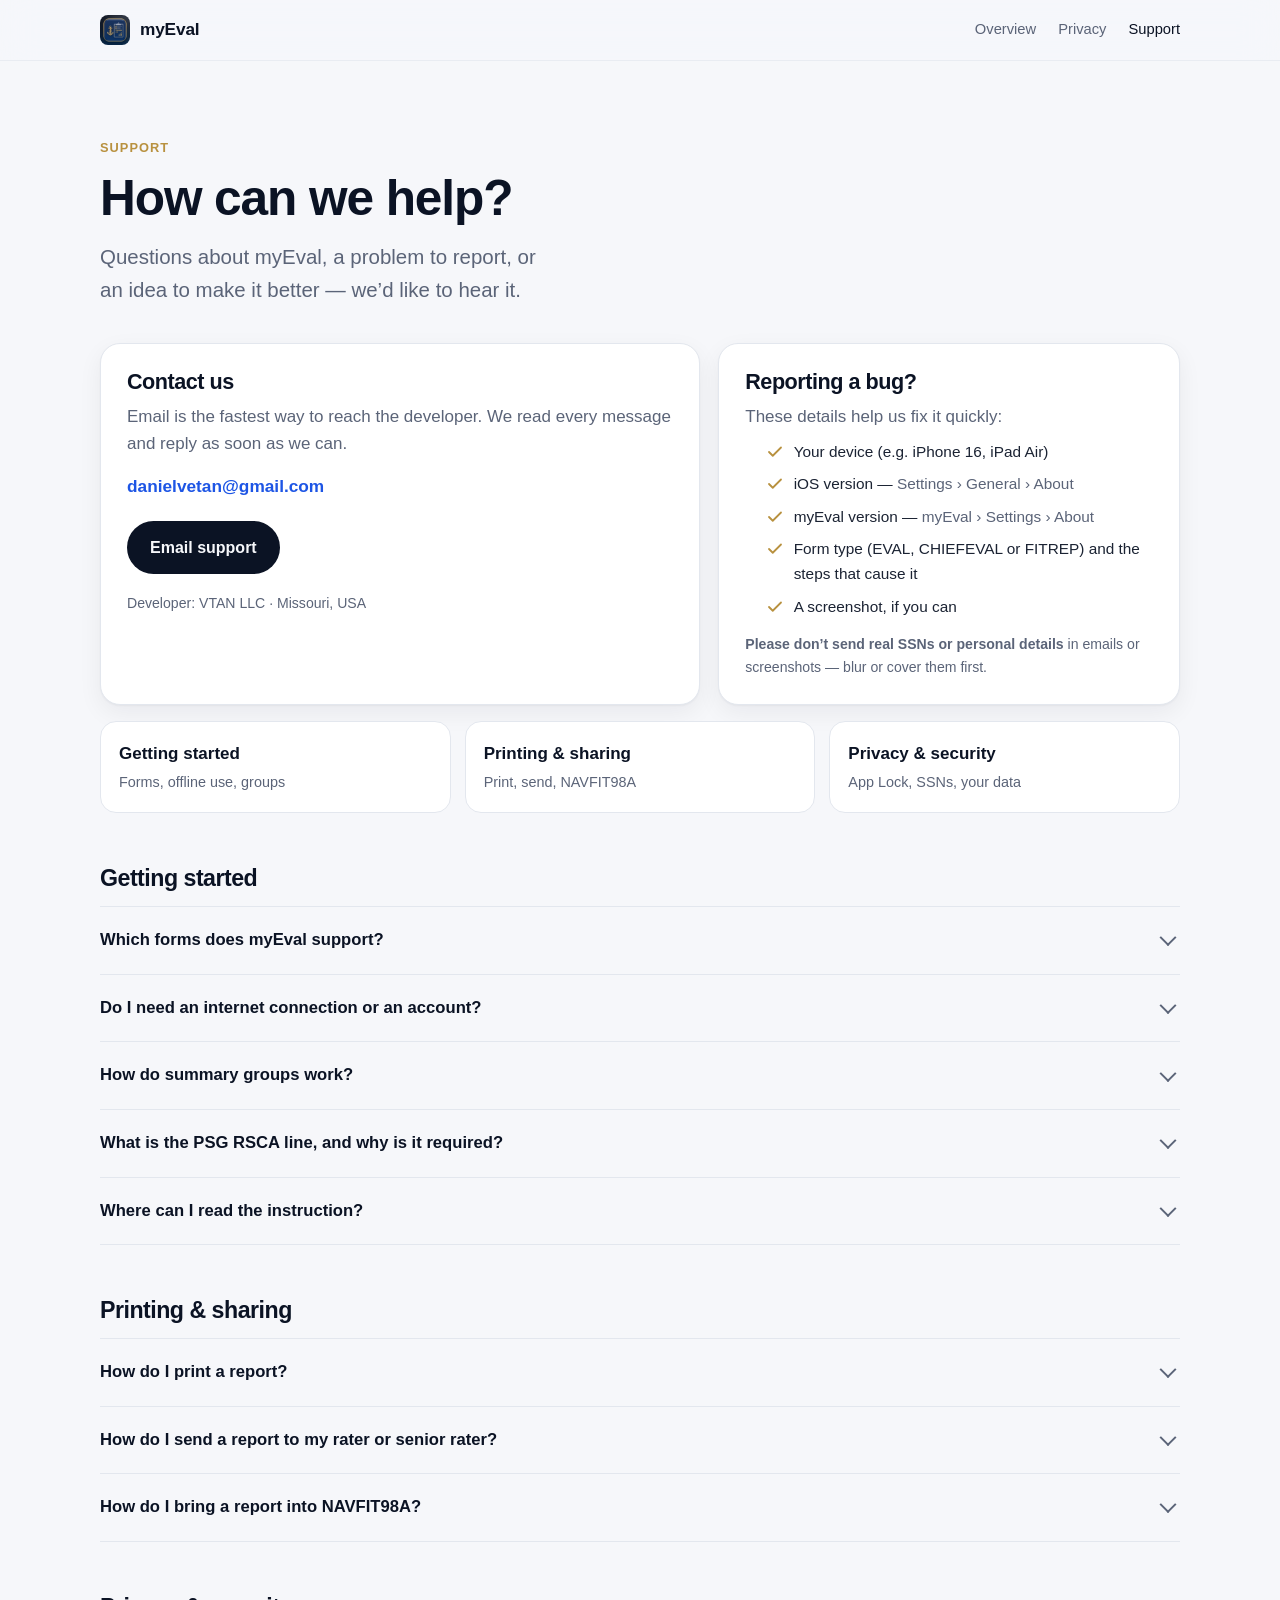
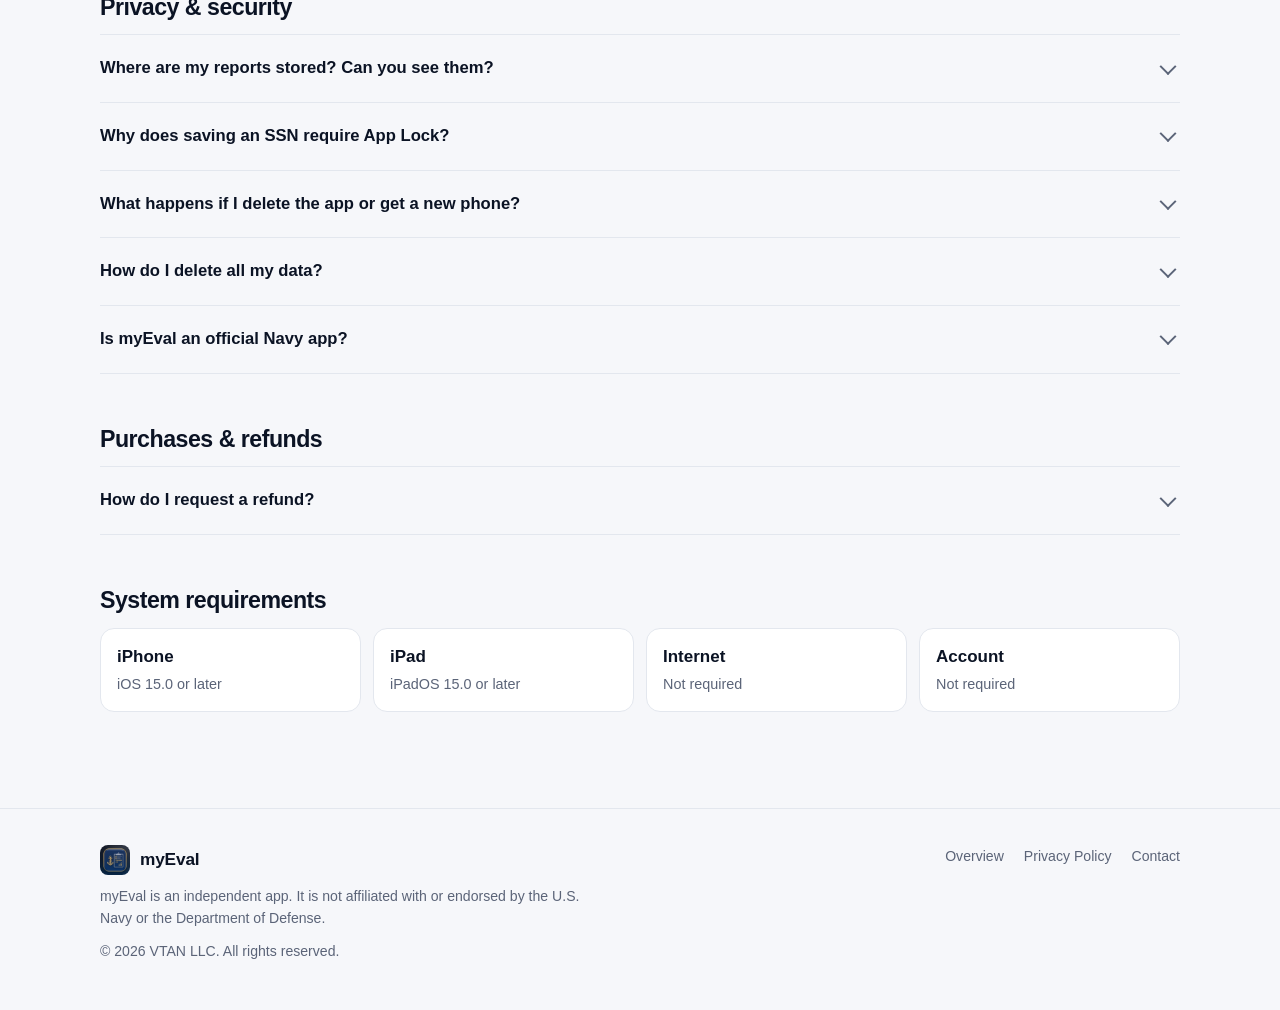
==== app-support.html @ c1fa49a5 "site files initial" ====
<!DOCTYPE html>
<html lang="en">
<head>
<meta charset="utf-8">
<meta name="viewport" content="width=device-width,initial-scale=1,viewport-fit=cover">
<title>myEval Support</title>
<meta name="description" content="Get help with myEval: contact the developer, report a bug, and find answers about writing, sending, printing and exporting Navy evaluations.">
<meta name="theme-color" content="#0b1630">
<link rel="icon" type="image/png" href="images/favicon-96.png">
<link rel="apple-touch-icon" href="images/apple-touch-icon.png">
<link rel="stylesheet" href="site.css">
<style>
.contact{display:grid;grid-template-columns:1.3fr 1fr;gap:18px;margin-top:8px}
@media (max-width:760px){.contact{grid-template-columns:1fr}}
.contact .card h2{font-size:1.35rem;margin:0 0 8px}
.contact .card p{color:var(--muted)}
.contact .btn{margin-top:20px}
.mail{font-size:1.08rem;font-weight:620;color:var(--ink);word-break:break-all}
.checklist{list-style:none;padding:0;margin:14px 0 0;display:grid;gap:8px}
.checklist li{display:flex;gap:10px;align-items:flex-start;color:var(--text);font-size:.96rem;margin:0}
.checklist svg{flex:0 0 18px;width:18px;height:18px;color:var(--gold);margin-top:3px}
.quick{display:grid;grid-template-columns:repeat(3,1fr);gap:14px;margin-top:16px}
@media (max-width:760px){.quick{grid-template-columns:1fr}}
.quick a{display:block;padding:18px;border-radius:16px;background:var(--surface);border:1px solid var(--line);color:var(--ink);font-weight:620}
.quick a span{display:block;color:var(--muted);font-weight:400;font-size:.9rem;margin-top:4px}
.quick a:hover{text-decoration:none;border-color:var(--blue)}
.faq{margin-top:10px;border-top:1px solid var(--line)}
.faq details{border-bottom:1px solid var(--line)}
.faq summary{list-style:none;cursor:pointer;padding:20px 40px 20px 0;position:relative;font-weight:620;color:var(--ink);font-size:1.04rem}
.faq summary::-webkit-details-marker{display:none}
.faq summary::after{content:"";position:absolute;right:6px;top:50%;width:10px;height:10px;border-right:2px solid var(--muted);border-bottom:2px solid var(--muted);
  transform:translateY(-70%) rotate(45deg);transition:transform .2s}
.faq details[open] summary::after{transform:translateY(-30%) rotate(-135deg)}
.faq .a{padding:0 0 22px;color:var(--text)}
.faq .a p+p{margin-top:10px}
.faq .a ol,.faq .a ul{margin:10px 0 0;padding-left:1.25em}
.faq .a li{margin:6px 0}
.req{display:grid;grid-template-columns:repeat(4,1fr);gap:12px;margin-top:8px}
@media (max-width:760px){.req{grid-template-columns:1fr 1fr}}
.req div{background:var(--surface);border:1px solid var(--line);border-radius:14px;padding:14px 16px}
.req b{display:block;color:var(--ink)}
.req span{color:var(--muted);font-size:.9rem}
kbd{font:inherit;font-size:.9em;background:var(--surface-2);border:1px solid var(--line);border-radius:6px;padding:1px 6px}
</style>
</head>
<body>

<header class="nav">
  <div class="wrap">
    <a class="brand" href="marketing.html"><img src="images/apple-touch-icon.png" alt="">myEval</a>
    <nav class="nav-links" aria-label="Primary">
      <a class="hide-sm" href="marketing.html">Overview</a>
      <a href="privacy.html">Privacy</a>
      <a href="app-support.html" aria-current="page">Support</a>
    </nav>
  </div>
</header>

<main class="wrap doc">
  <div class="page-head narrow">
    <span class="eyebrow">Support</span>
    <h1>How can we help?</h1>
    <p class="lede">Questions about myEval, a problem to report, or an idea to make it better — we’d like to hear it.</p>
  </div>

  <div class="contact">
    <div class="card">
      <h2>Contact us</h2>
      <p>Email is the fastest way to reach the developer. We read every message and reply as soon as we can.</p>
      <p style="margin-top:16px" class="mail"><a href="mailto:danielvetan@gmail.com?subject=myEval%20support">danielvetan@gmail.com</a></p>
      <a class="btn btn-primary" href="mailto:danielvetan@gmail.com?subject=myEval%20support">Email support</a>
      <p class="small" style="margin-top:18px">Developer: VTAN LLC · Missouri, USA</p>
    </div>
    <div class="card">
      <h2>Reporting a bug?</h2>
      <p>These details help us fix it quickly:</p>
      <ul class="checklist">
        <li><svg viewBox="0 0 24 24" fill="none" stroke="currentColor" stroke-width="2.4" stroke-linecap="round" stroke-linejoin="round"><path d="M20 6 9 17l-5-5"/></svg><span>Your device (e.g. iPhone 16, iPad Air)</span></li>
        <li><svg viewBox="0 0 24 24" fill="none" stroke="currentColor" stroke-width="2.4" stroke-linecap="round" stroke-linejoin="round"><path d="M20 6 9 17l-5-5"/></svg><span>iOS version — <span class="muted">Settings › General › About</span></span></li>
        <li><svg viewBox="0 0 24 24" fill="none" stroke="currentColor" stroke-width="2.4" stroke-linecap="round" stroke-linejoin="round"><path d="M20 6 9 17l-5-5"/></svg><span>myEval version — <span class="muted">myEval › Settings › About</span></span></li>
        <li><svg viewBox="0 0 24 24" fill="none" stroke="currentColor" stroke-width="2.4" stroke-linecap="round" stroke-linejoin="round"><path d="M20 6 9 17l-5-5"/></svg><span>Form type (EVAL, CHIEFEVAL or FITREP) and the steps that cause it</span></li>
        <li><svg viewBox="0 0 24 24" fill="none" stroke="currentColor" stroke-width="2.4" stroke-linecap="round" stroke-linejoin="round"><path d="M20 6 9 17l-5-5"/></svg><span>A screenshot, if you can</span></li>
      </ul>
      <p class="small" style="margin-top:14px"><b>Please don’t send real SSNs or personal details</b> in emails or screenshots — blur or cover them first.</p>
    </div>
  </div>

  <div class="quick">
    <a href="#faq-start">Getting started<span>Forms, offline use, groups</span></a>
    <a href="#faq-share">Printing &amp; sharing<span>Print, send, NAVFIT98A</span></a>
    <a href="#faq-privacy">Privacy &amp; security<span>App Lock, SSNs, your data</span></a>
  </div>

  <h2 id="faq-start">Getting started</h2>
  <div class="faq">
    <details>
      <summary>Which forms does myEval support?</summary>
      <div class="a"><p>myEval writes the Navy’s enlisted EVAL (E-1 to E-6), the CHIEFEVAL (E-7 to E-9) and the officer FITREP, following BUPERSINST 1610.10H CH-2 and the checks in NAVFIT98A v33.</p></div>
    </details>
    <details>
      <summary>Do I need an internet connection or an account?</summary>
      <div class="a"><p>No. myEval works completely offline and has no sign-in. Your reports are stored only on your device.</p></div>
    </details>
    <details>
      <summary>How do summary groups work?</summary>
      <div class="a">
        <p>A summary group is for Sailors with the same paygrade, reporting senior and end date who are ranked together. Go to <b>Groups › New summary group</b> and add the evals that belong to it.</p>
        <p>Shared details — duty status, UIC, ship/station, dates, the reporting senior blocks and command employment — are entered once and kept in sync on every member’s report. Quotas and averages are worked out from the group.</p>
      </div>
    </details>
    <details>
      <summary>What is the PSG RSCA line, and why is it required?</summary>
      <div class="a">
        <p>BUPERSINST 1610.10H requires the post summary group (PSG) reporting senior cumulative average on the last line of block 43 for E-5 and E-6 EVALs, written like <kbd>PSG RSCA: 4.68</kbd>. If it’s missing, the Sailor’s RSCA PMA can count as 0.00 for advancement.</p>
        <p>myEval keeps that last line free for you. Type the value yourself, or set up the <b>RSCA tracker</b> (Settings › RSCA tracker) with the trait sum and count from your BOL report and myEval works it out for every report.</p>
      </div>
    </details>
    <details>
      <summary>Where can I read the instruction?</summary>
      <div class="a"><p>Open the <b>Learn</b> tab. The full BUPERSINST 1610.10H CH-2 text is built in and searchable offline. In any step, tap a block tag (for example “Block 43”) to jump to its guidance.</p></div>
    </details>
  </div>

  <h2 id="faq-share">Printing &amp; sharing</h2>
  <div class="faq">
    <details>
      <summary>How do I print a report?</summary>
      <div class="a"><p>Open the report and go to the Review step. When nothing is blocking it, choose <b>Print</b> to send it to an AirPrint printer or save it as a PDF. Comments are measured the way they will print, so what fits in myEval fits on the form.</p></div>
    </details>
    <details>
      <summary>How do I send a report to my rater or senior rater?</summary>
      <div class="a">
        <ol>
          <li>On the Evals tab, tap the report’s menu (•••) and choose <b>Encrypt &amp; send</b> — or send a whole group from the group screen.</li>
          <li>Set a password, or use the one myEval suggests.</li>
          <li>Send the file by email, Messages or AirDrop, and give the password to the recipient a different way (for example, by phone).</li>
        </ol>
        <p>The recipient taps the attachment and chooses <b>Open in myEval</b>, or uses <b>Import</b> on the Evals tab. SSNs are left out unless you turn on “Include saved SSNs”. Always follow your command’s policy for sending personal information.</p>
      </div>
    </details>
    <details>
      <summary>How do I bring a report into NAVFIT98A?</summary>
      <div class="a">
        <ol>
          <li>In myEval, choose <b>Export for NAVFIT98A</b> from a report’s or group’s menu, and share the zipped file to your computer.</li>
          <li>Unzip it. In NAVFIT98A v33.2, select a folder and choose <b>File › Import Data</b>, then pick the exported file.</li>
        </ol>
        <p>For your protection the NAVFIT file never contains SSNs — add them in NAVFIT98A after importing.</p>
      </div>
    </details>
  </div>

  <h2 id="faq-privacy">Privacy &amp; security</h2>
  <div class="faq">
    <details>
      <summary>Where are my reports stored? Can you see them?</summary>
      <div class="a"><p>Only on your device, encrypted. myEval has no servers and collects no data, so we can’t see, recover or restore your reports. Details are in our <a href="privacy.html">Privacy Policy</a>.</p></div>
    </details>
    <details>
      <summary>Why does saving an SSN require App Lock?</summary>
      <div class="a"><p>SSNs are optional. If you choose to save one, App Lock (Face ID, Touch ID or your passcode) must be on so no one else can open the app and see it. Saved SSNs stay masked, and showing one asks you to confirm it’s you. App Lock stays required until every saved SSN is removed.</p></div>
    </details>
    <details>
      <summary>What happens if I delete the app or get a new phone?</summary>
      <div class="a"><p>Your reports live only on the device, so deleting myEval deletes them. Before you delete the app or switch devices, print the reports you need or use <b>Encrypt &amp; send</b> to move them, then import them on the new device.</p></div>
    </details>
    <details>
      <summary>How do I delete all my data?</summary>
      <div class="a"><p>Go to <b>Settings › Delete all drafts</b> in myEval. This removes your reports, saved SSNs and RSCA tracker numbers from the device. Deleting the app also removes its data.</p></div>
    </details>
    <details>
      <summary>Is myEval an official Navy app?</summary>
      <div class="a"><p>No. myEval is an independent app made by VTAN LLC. It is not affiliated with or endorsed by the U.S. Navy or the Department of Defense. It follows the published instruction, but you are responsible for checking each report against the current instruction and your command’s guidance before signing.</p></div>
    </details>
  </div>

  <h2>Purchases &amp; refunds</h2>
  <div class="faq">
    <details>
      <summary>How do I request a refund?</summary>
      <div class="a"><p>App Store purchases and refunds are handled by Apple. Go to <a href="https://reportaproblem.apple.com">reportaproblem.apple.com</a>, sign in with your Apple Account, find myEval and choose <b>Request a refund</b>.</p></div>
    </details>
  </div>

  <h2>System requirements</h2>
  <div class="req">
    <div><b>iPhone</b><span>iOS 15.0 or later</span></div>
    <div><b>iPad</b><span>iPadOS 15.0 or later</span></div>
    <div><b>Internet</b><span>Not required</span></div>
    <div><b>Account</b><span>Not required</span></div>
  </div>
</main>

<footer class="footer">
  <div class="wrap">
    <div>
      <div class="brand" style="margin-bottom:10px"><img src="images/apple-touch-icon.png" alt="">myEval</div>
      <p class="disclaimer">myEval is an independent app. It is not affiliated with or endorsed by the U.S. Navy or the Department of Defense.</p>
      <p style="margin-top:10px">© 2026 VTAN LLC. All rights reserved.</p>
    </div>
    <nav aria-label="Footer">
      <a href="marketing.html">Overview</a>
      <a href="privacy.html">Privacy Policy</a>
      <a href="mailto:danielvetan@gmail.com">Contact</a>
    </nav>
  </div>
</footer>
</body>
</html>
---- site.css ----
/* myEval — shared site styles (marketing, support, privacy) */
:root{
  --bg:#f6f7fa; --surface:#ffffff; --surface-2:#eef1f6;
  --ink:#0b1324; --text:#1b2333; --muted:#5b6478; --line:#e3e7ee;
  --navy:#0b1630; --navy-2:#132448; --blue:#1d55e5; --blue-soft:#e8eefd;
  --gold:#b8913f; --gold-soft:#f6efdf;
  --radius:20px; --radius-sm:12px;
  --shadow:0 1px 2px rgba(11,19,36,.04),0 8px 24px rgba(11,19,36,.06);
  --max:1120px;
  color-scheme:light;
}
@media (prefers-color-scheme:dark){
  :root{
    --bg:#070d1a; --surface:#0f182b; --surface-2:#141f36;
    --ink:#f2f5fb; --text:#dfe5f0; --muted:#97a2b8; --line:#1f2b44;
    --blue:#7aa0ff; --blue-soft:#15234a; --gold:#d9b873; --gold-soft:#2a2414;
    --shadow:0 1px 2px rgba(0,0,0,.3),0 8px 24px rgba(0,0,0,.25);
    color-scheme:dark;
  }
}
*{box-sizing:border-box}
html{-webkit-text-size-adjust:100%;scroll-behavior:smooth}
body{margin:0;background:var(--bg);color:var(--text);
  font:17px/1.6 -apple-system,BlinkMacSystemFont,"SF Pro Text","Segoe UI",Roboto,Helvetica,Arial,sans-serif;
  -webkit-font-smoothing:antialiased}
img{max-width:100%;display:block}
a{color:var(--blue);text-decoration:none}
a:hover{text-decoration:underline}
h1,h2,h3{color:var(--ink);line-height:1.15;letter-spacing:-.022em;margin:0;
  font-family:-apple-system,BlinkMacSystemFont,"SF Pro Display","Segoe UI",Roboto,Helvetica,Arial,sans-serif}
h1{font-size:clamp(2.3rem,5.6vw,3.9rem);font-weight:750}
h2{font-size:clamp(1.7rem,3.4vw,2.5rem);font-weight:720}
h3{font-size:1.12rem;font-weight:650;letter-spacing:-.01em}
p{margin:0}
.wrap{max-width:var(--max);margin:0 auto;padding:0 20px}
.narrow{max-width:760px}
.eyebrow{display:inline-block;font-size:.8rem;font-weight:650;letter-spacing:.08em;text-transform:uppercase;color:var(--gold)}
.lede{font-size:clamp(1.08rem,2vw,1.28rem);color:var(--muted);max-width:40ch}
.muted{color:var(--muted)}
.small{font-size:.88rem}

/* nav */
.nav{position:sticky;top:0;z-index:20;background:color-mix(in srgb,var(--bg) 82%,transparent);
  backdrop-filter:saturate(180%) blur(18px);-webkit-backdrop-filter:saturate(180%) blur(18px);
  border-bottom:1px solid color-mix(in srgb,var(--line) 70%,transparent)}
.nav .wrap{display:flex;align-items:center;justify-content:space-between;height:60px;gap:16px}
.brand{display:flex;align-items:center;gap:10px;color:var(--ink);font-weight:700;font-size:1.08rem;letter-spacing:-.01em}
.brand:hover{text-decoration:none}
.brand img{width:30px;height:30px;border-radius:8px}
.nav-links{display:flex;gap:22px;font-size:.92rem}
.nav-links a{color:var(--muted)}
.nav-links a:hover,.nav-links a[aria-current]{color:var(--ink);text-decoration:none}
@media (max-width:560px){.nav-links{gap:14px;font-size:.86rem}.nav-links .hide-sm{display:none}}

/* buttons */
.btn{display:inline-flex;align-items:center;gap:10px;padding:13px 22px;border-radius:999px;font-weight:620;font-size:1rem;
  border:1px solid transparent;transition:transform .15s ease,box-shadow .15s ease,background .15s}
.btn:hover{text-decoration:none;transform:translateY(-1px)}
.btn-primary{background:var(--ink);color:var(--bg)}
.btn-primary:hover{box-shadow:0 6px 20px rgba(11,19,36,.18)}
.btn-ghost{border-color:var(--line);color:var(--ink);background:var(--surface)}
.btn svg{width:20px;height:20px}

/* cards */
.card{background:var(--surface);border:1px solid var(--line);border-radius:var(--radius);padding:26px;box-shadow:var(--shadow)}
.icon-chip{width:42px;height:42px;border-radius:12px;display:grid;place-items:center;background:var(--blue-soft);color:var(--blue);margin-bottom:16px}
.icon-chip.gold{background:var(--gold-soft);color:var(--gold)}
.icon-chip svg{width:22px;height:22px}

/* footer */
.footer{border-top:1px solid var(--line);margin-top:96px;padding:36px 0 48px;color:var(--muted);font-size:.88rem}
.footer .wrap{display:flex;flex-wrap:wrap;gap:14px 28px;justify-content:space-between;align-items:flex-start}
.footer nav{display:flex;gap:20px;flex-wrap:wrap}
.footer a{color:var(--muted)}
.footer a:hover{color:var(--ink)}
.disclaimer{max-width:62ch}

/* simple doc pages (support / privacy) */
.page-head{padding:72px 0 28px}
.page-head h1{font-size:clamp(2.1rem,4.6vw,3.1rem);margin:10px 0 14px}
.doc h2{font-size:1.45rem;margin:52px 0 14px}
.doc h3{margin:26px 0 8px}
.doc p+p{margin-top:12px}
.doc ul{padding-left:1.2em;margin:10px 0}
.doc li{margin:6px 0}
.doc .card p+p{margin-top:10px}
:focus-visible{outline:3px solid var(--blue);outline-offset:2px;border-radius:6px}
@media (prefers-reduced-motion:reduce){*{transition:none!important;scroll-behavior:auto!important}}
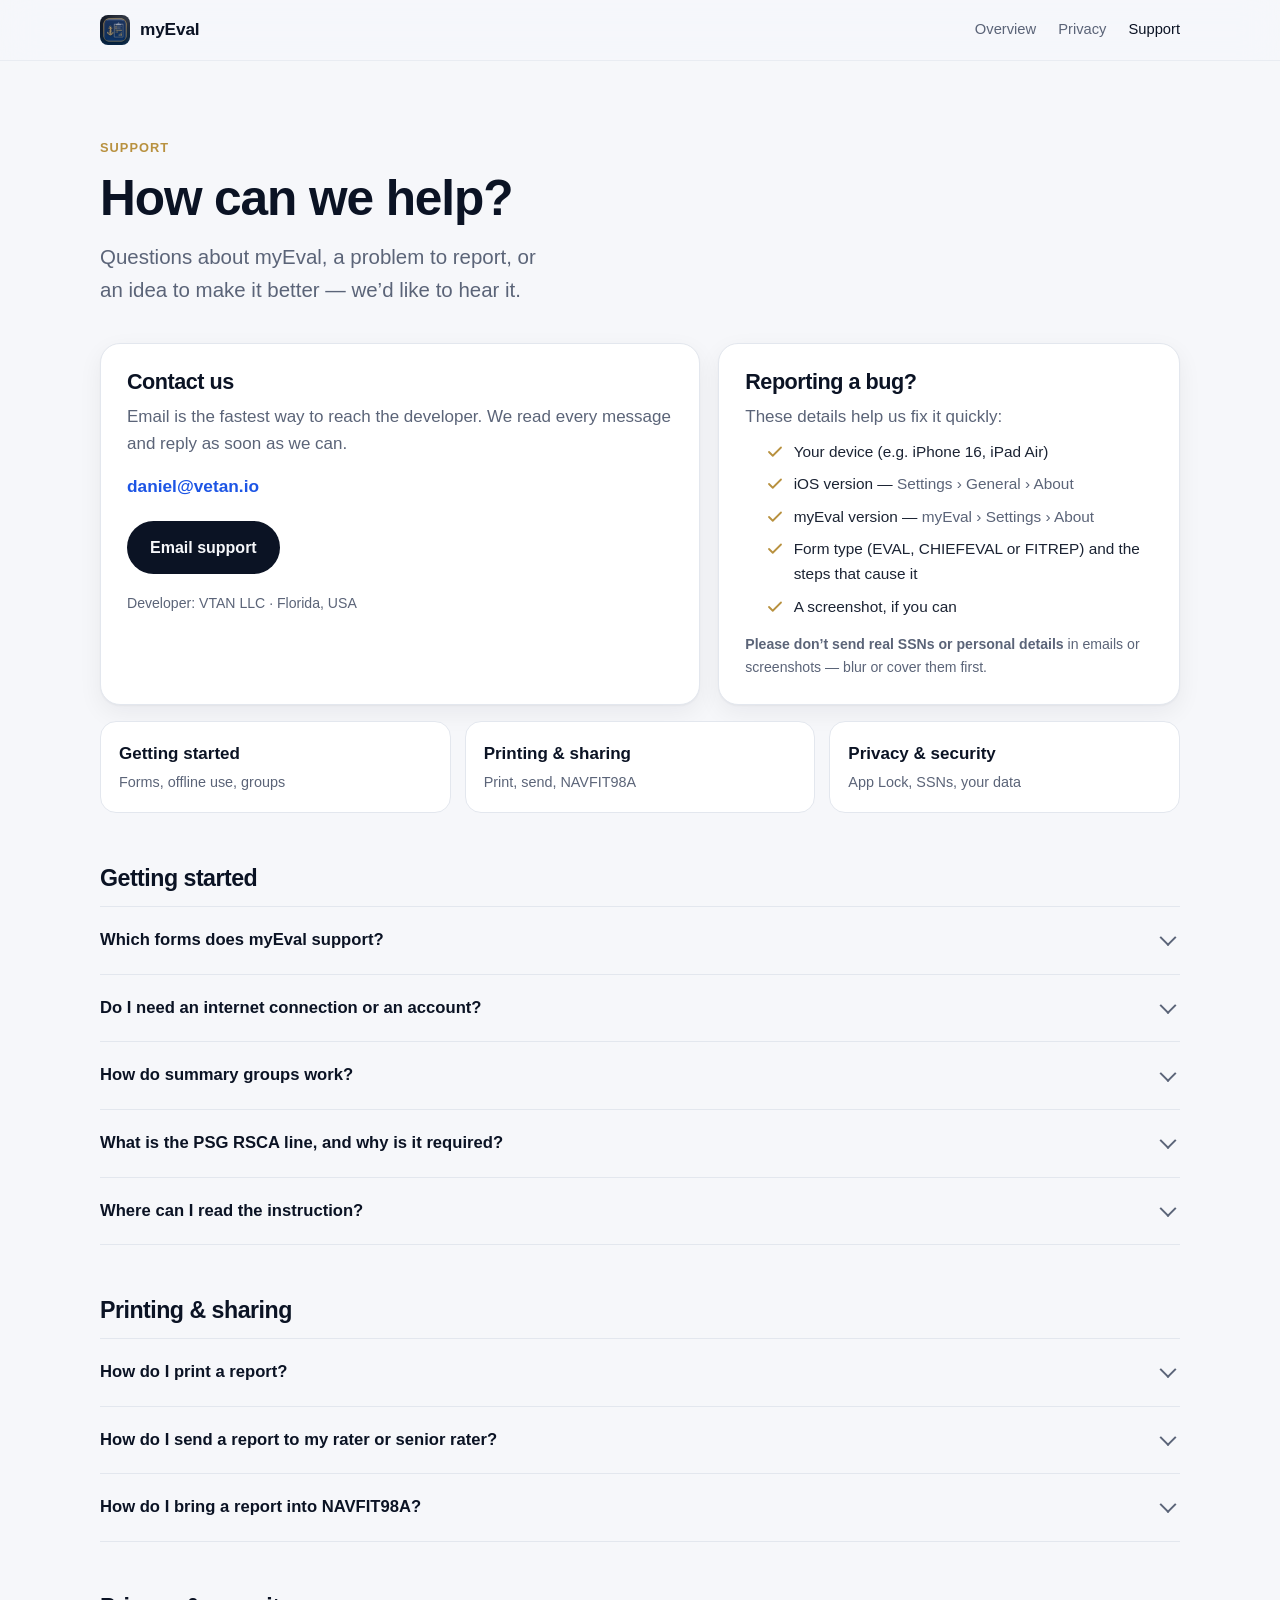
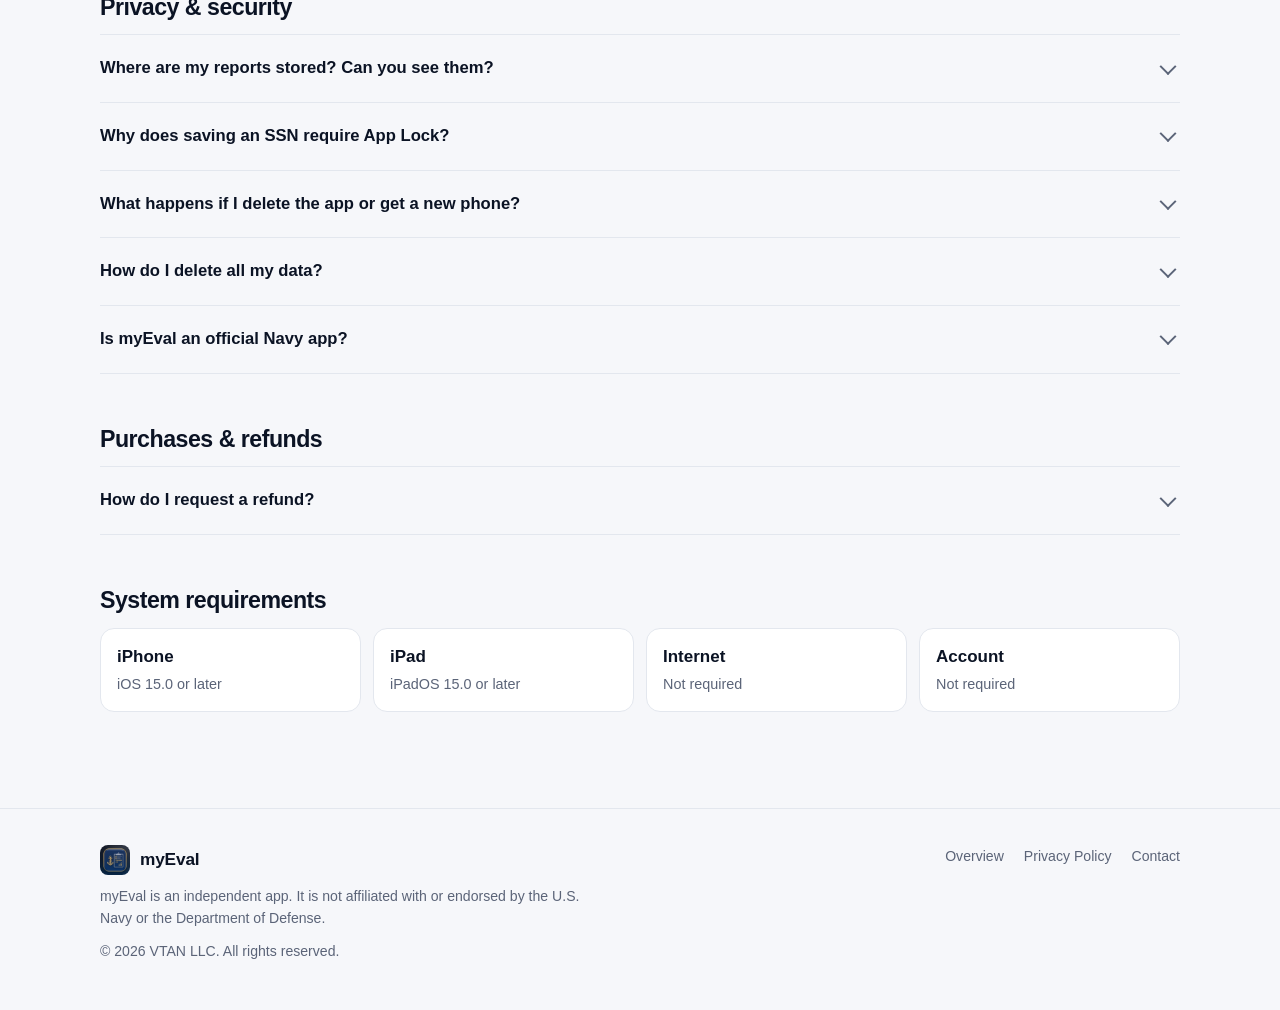
==== commit 64b7db1c: "updated contact updated contact" ====
--- a/app-support.html
+++ b/app-support.html
@@ -67,9 +67,9 @@
     <div class="card">
       <h2>Contact us</h2>
       <p>Email is the fastest way to reach the developer. We read every message and reply as soon as we can.</p>
-      <p style="margin-top:16px" class="mail"><a href="mailto:danielvetan@gmail.com?subject=myEval%20support">danielvetan@gmail.com</a></p>
+      <p style="margin-top:16px" class="mail"><a href="mailto:danielvetan@gmail.com?subject=myEval%20support">daniel@vetan.io</a></p>
       <a class="btn btn-primary" href="mailto:danielvetan@gmail.com?subject=myEval%20support">Email support</a>
-      <p class="small" style="margin-top:18px">Developer: VTAN LLC · Missouri, USA</p>
+      <p class="small" style="margin-top:18px">Developer: VTAN LLC · Florida, USA</p>
     </div>
     <div class="card">
       <h2>Reporting a bug?</h2>
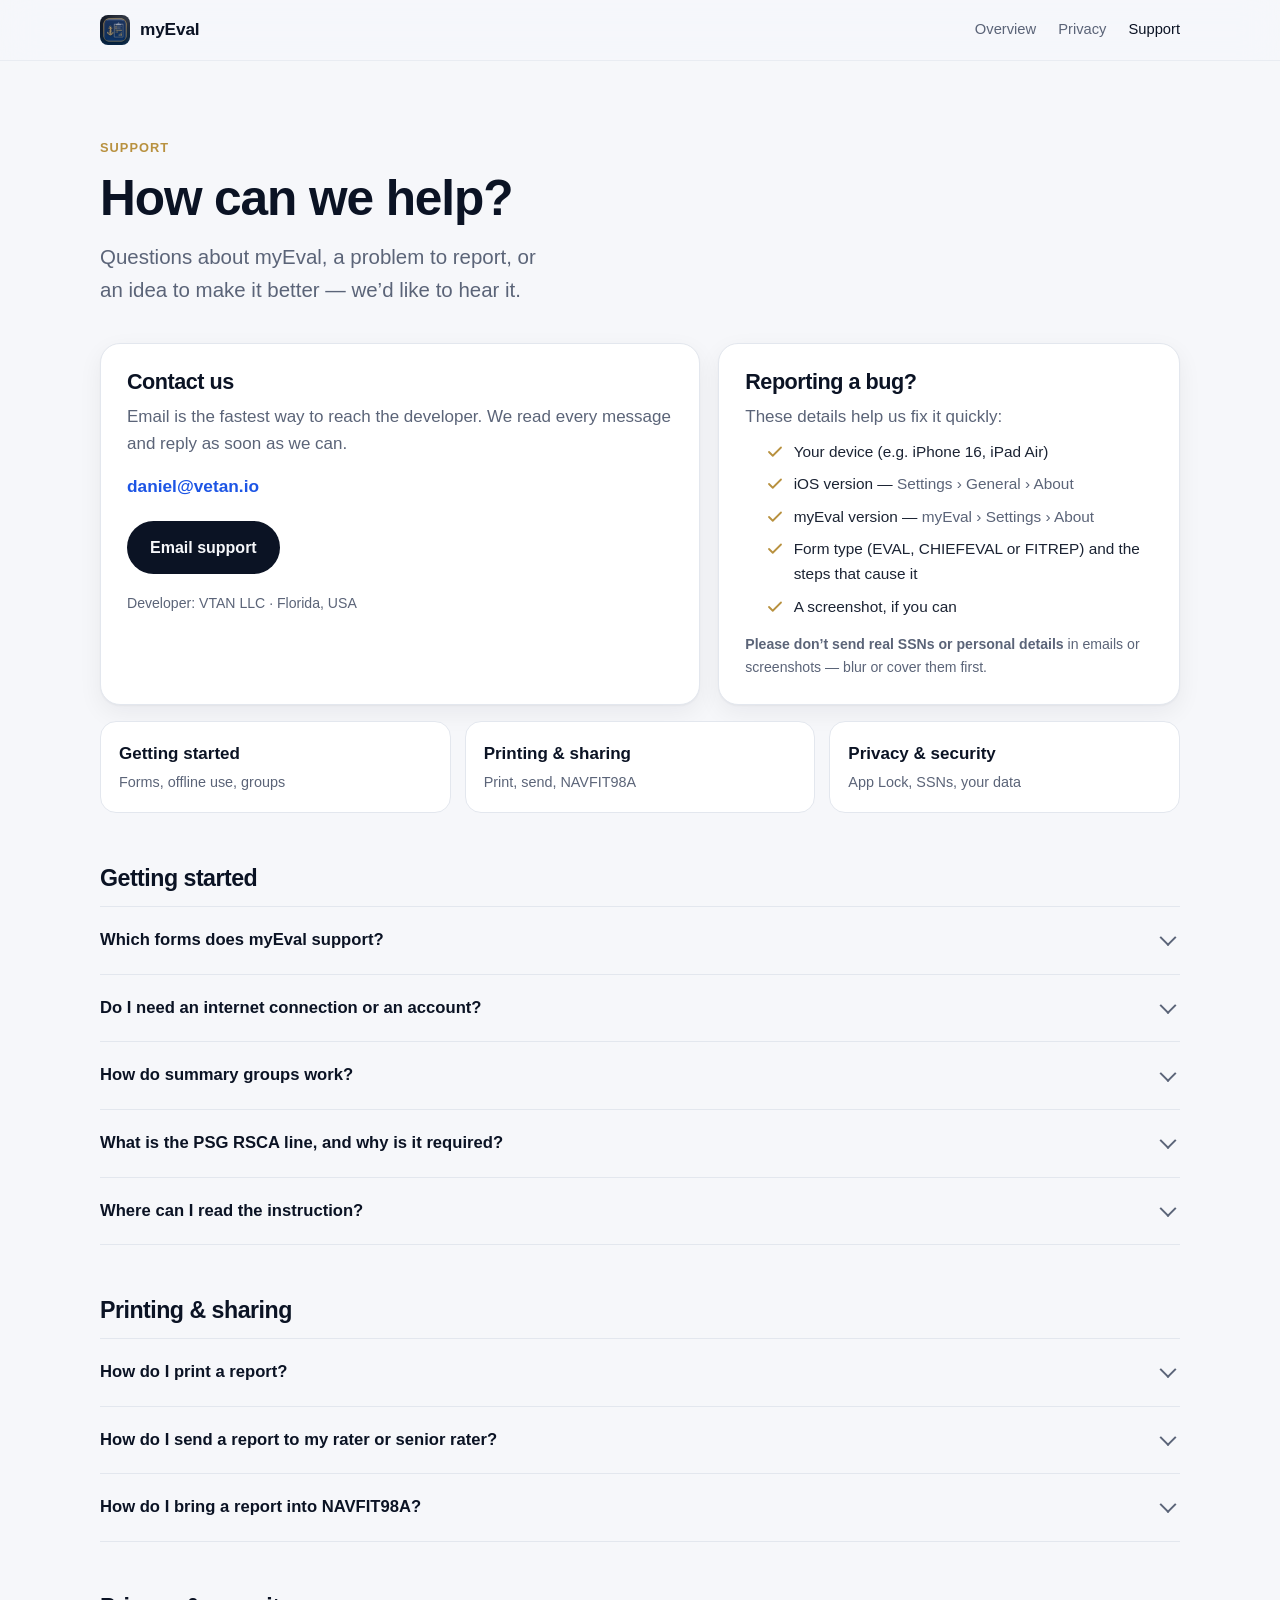
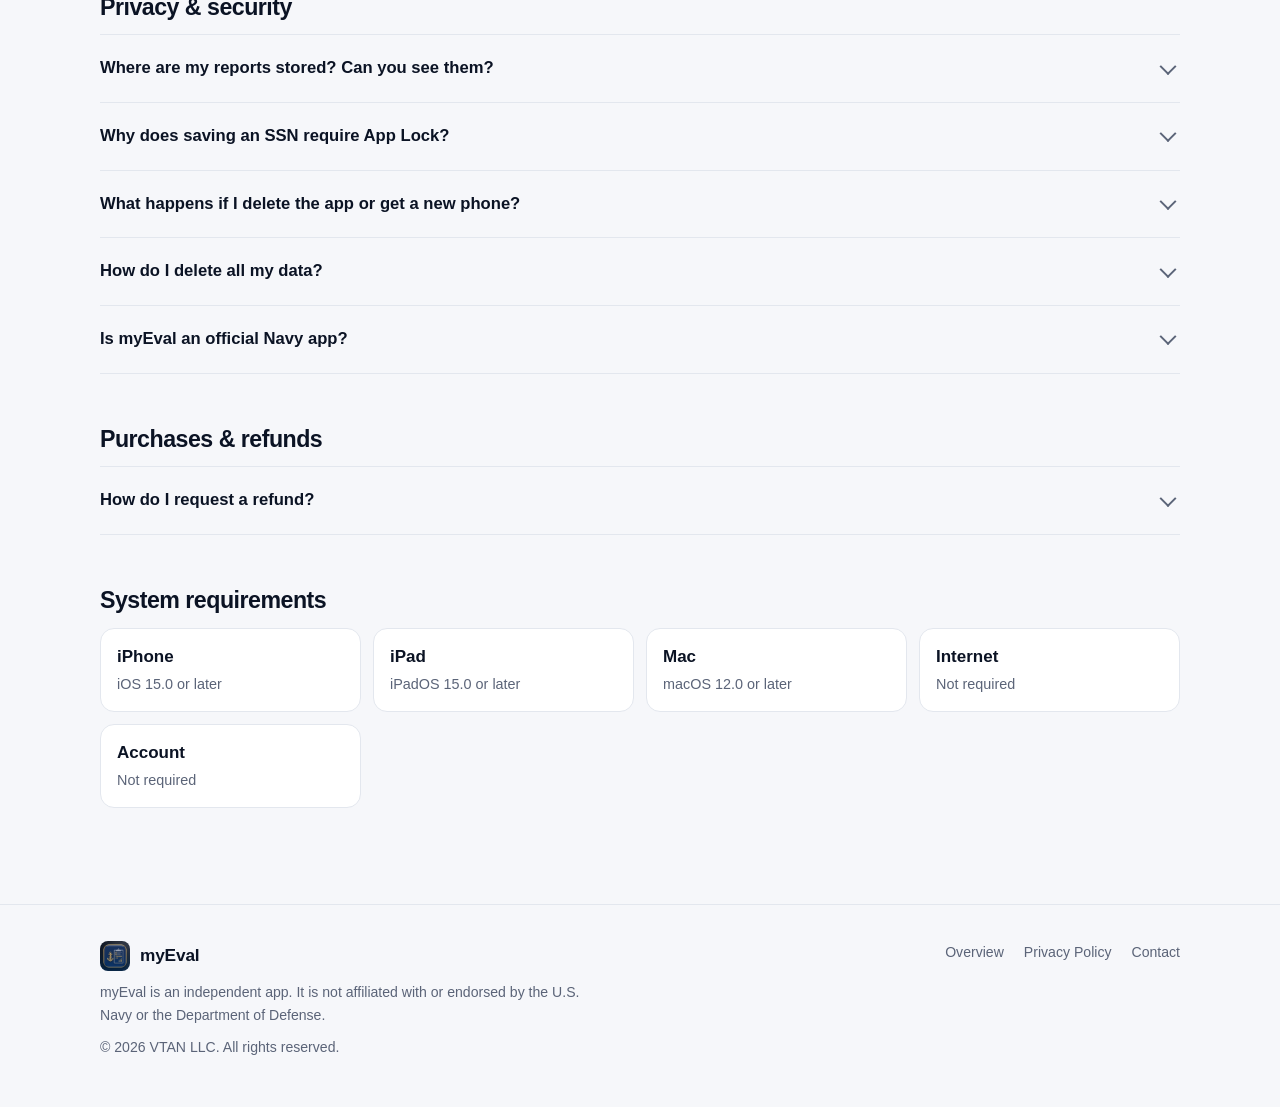
==== commit 5a6ecc02: "Marketing: Sailor files, career path and counseling; iPad and Mac showcase; new screenshots Co-Autho" ====
--- a/app-support.html
+++ b/app-support.html
@@ -186,6 +186,7 @@
   <div class="req">
     <div><b>iPhone</b><span>iOS 15.0 or later</span></div>
     <div><b>iPad</b><span>iPadOS 15.0 or later</span></div>
+    <div><b>Mac</b><span>macOS 12.0 or later</span></div>
     <div><b>Internet</b><span>Not required</span></div>
     <div><b>Account</b><span>Not required</span></div>
   </div>
